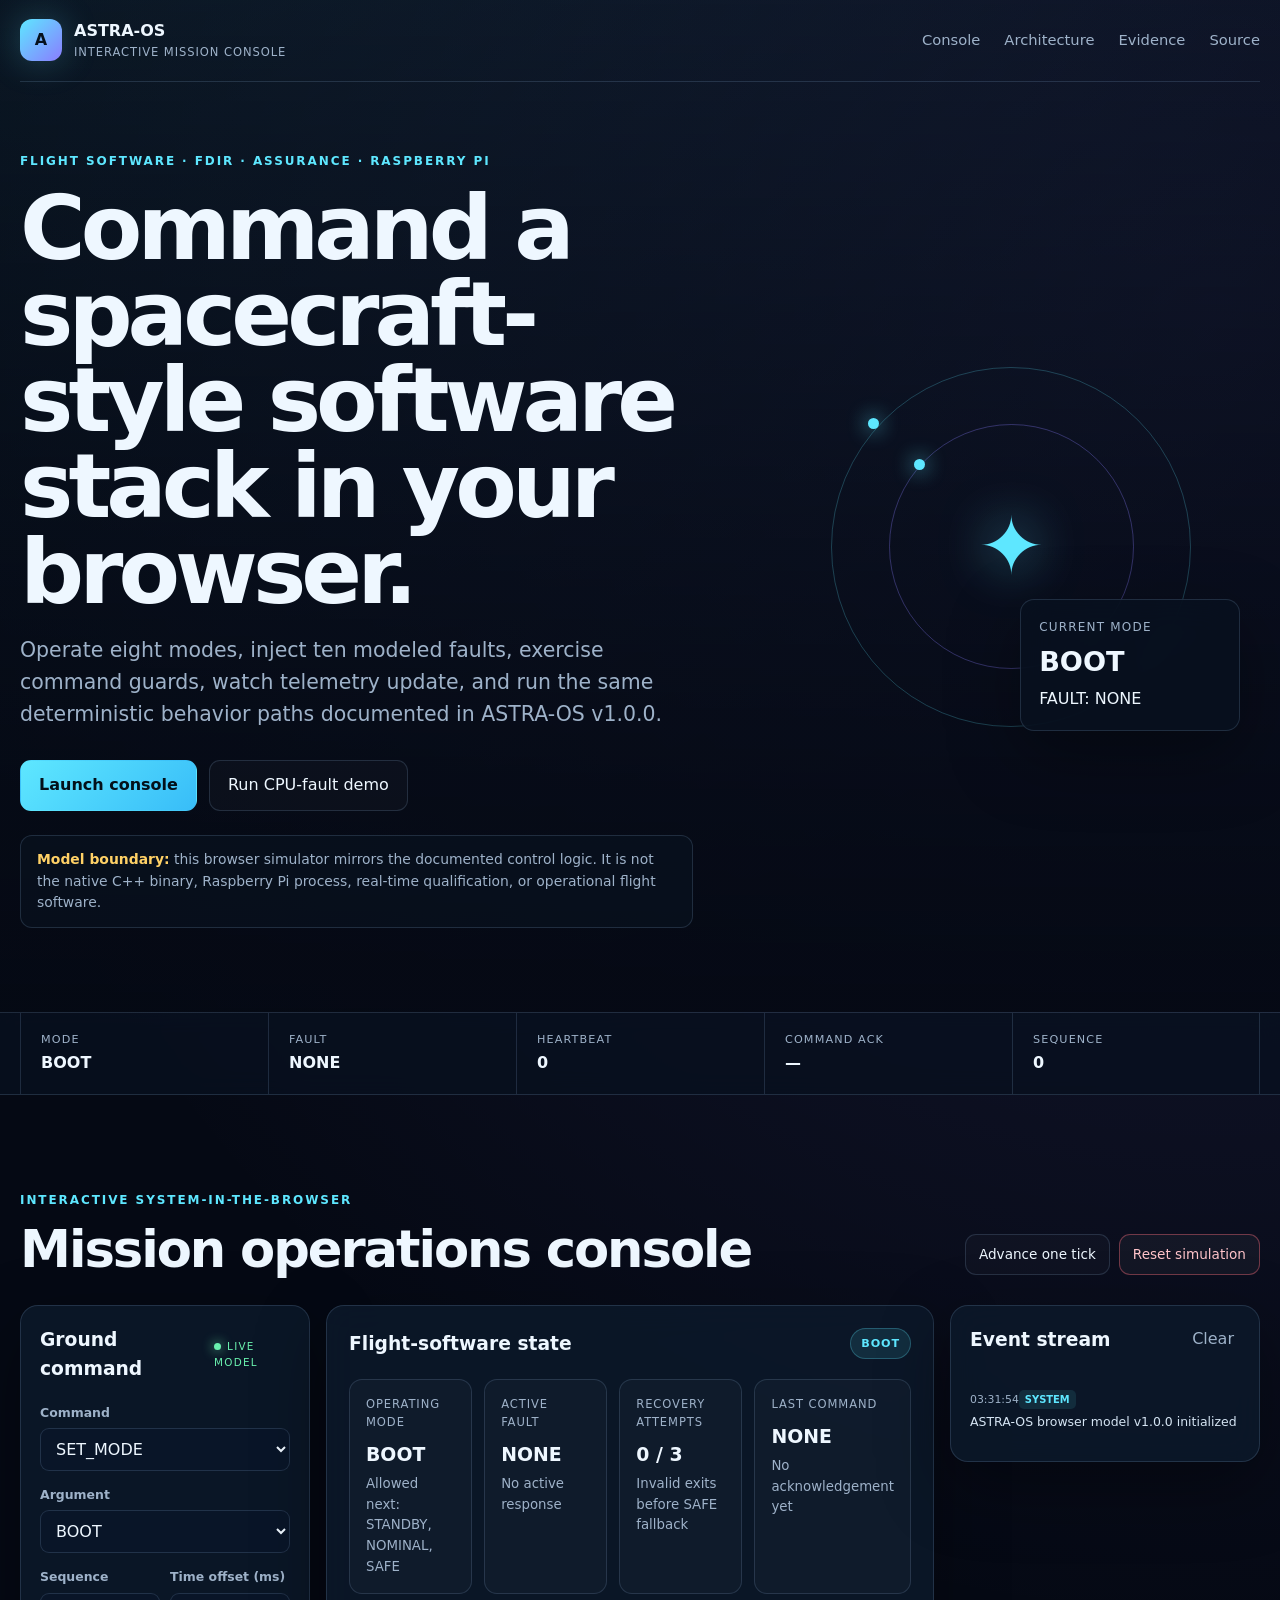
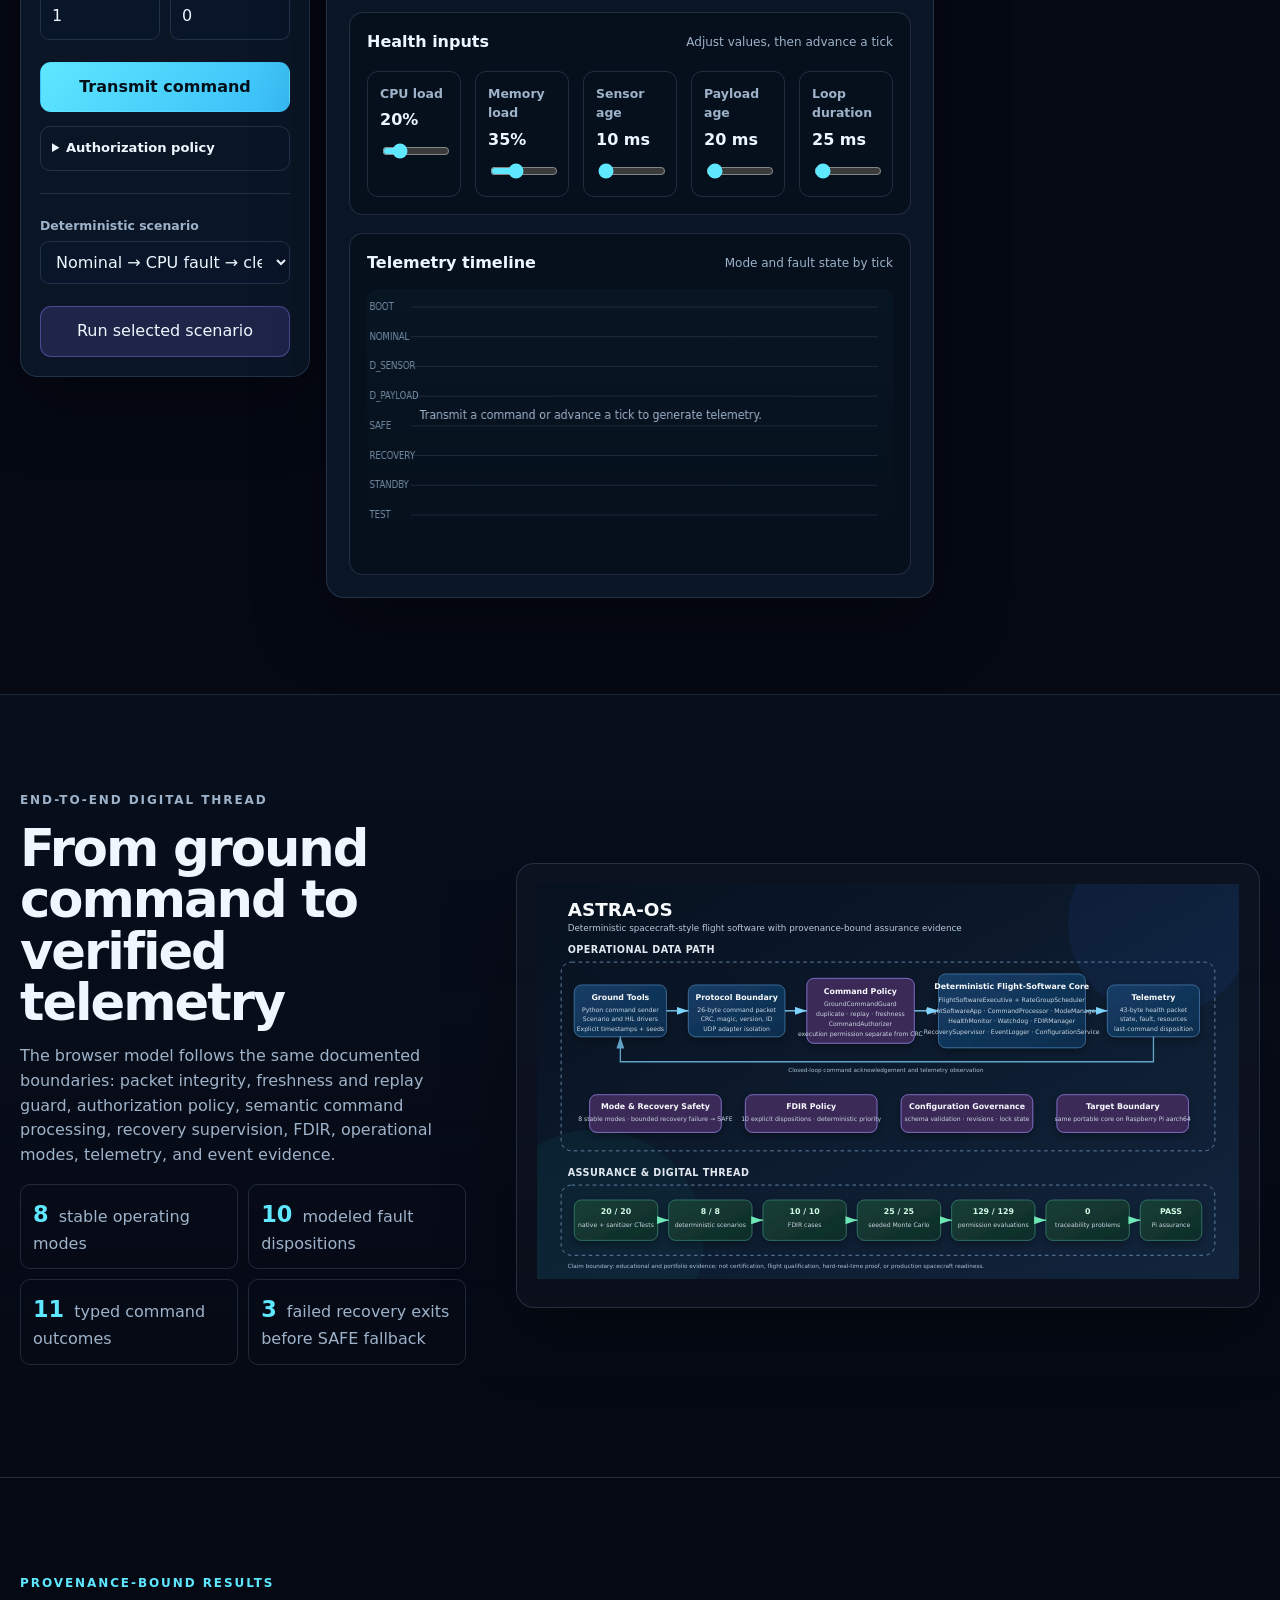
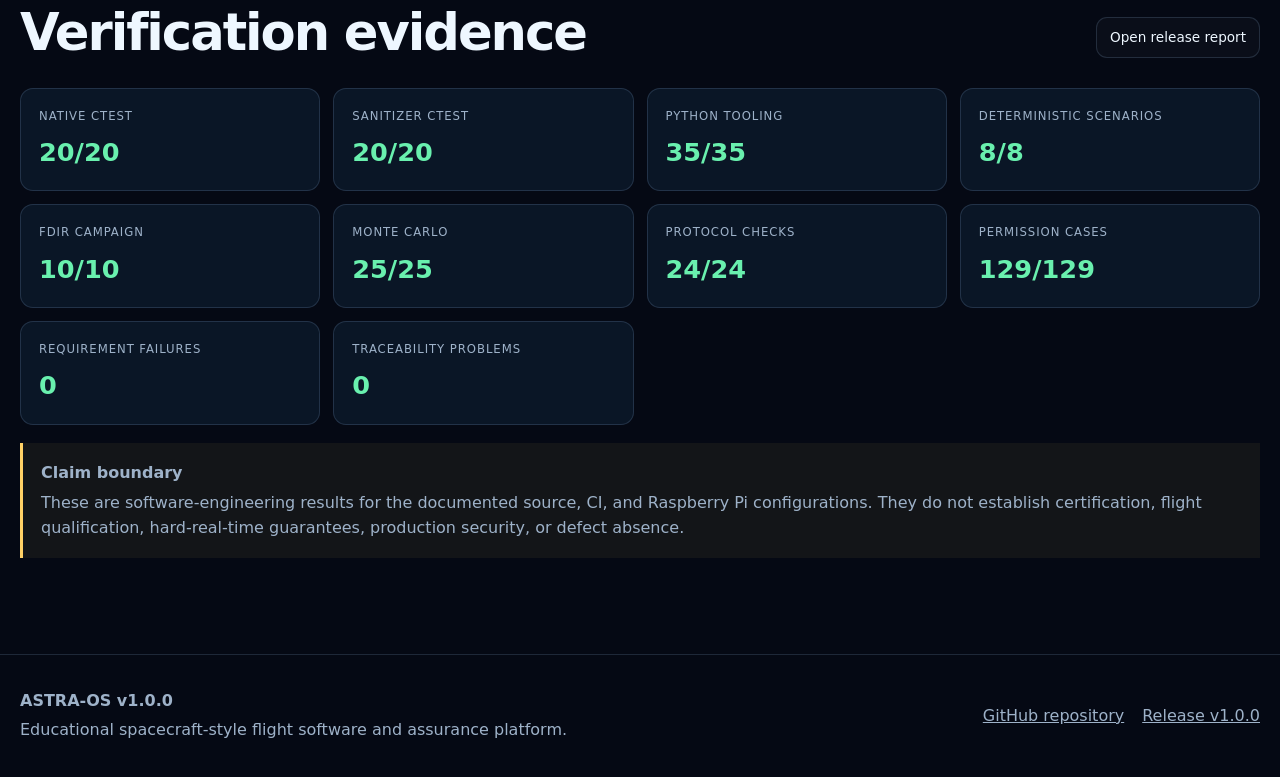
==== site/index.html @ 48548764 "Add interactive ASTRA-OS GitHub Pages model" ====
<!doctype html>
<html lang="en">
<head>
  <meta charset="utf-8">
  <meta name="viewport" content="width=device-width,initial-scale=1">
  <meta name="description" content="Interactive ASTRA-OS flight-software command, telemetry, FDIR, and recovery model.">
  <meta name="theme-color" content="#07111f">
  <title>ASTRA-OS Interactive Mission Console</title>
  <link rel="canonical" href="https://xpiredruby.github.io/AstraSim-FSW/">
  <link rel="icon" href="favicon.svg" type="image/svg+xml">
  <meta property="og:title" content="ASTRA-OS Interactive Mission Console">
  <meta property="og:description" content="Operate modes, inject faults, inspect telemetry, and run deterministic ASTRA-OS scenarios in your browser.">
  <meta property="og:type" content="website">
  <meta property="og:url" content="https://xpiredruby.github.io/AstraSim-FSW/">
  <meta property="og:image" content="https://xpiredruby.github.io/AstraSim-FSW/assets/astra_os_architecture.svg">
  <link rel="stylesheet" href="styles.css">
</head>
<body>
  <a class="skip-link" href="#console">Skip to simulator</a>
  <header class="hero">
    <nav class="nav shell" aria-label="Primary">
      <a class="brand" href="#top" aria-label="ASTRA-OS home">
        <span class="brand-mark" aria-hidden="true">A</span>
        <span><strong>ASTRA-OS</strong><small>Interactive Mission Console</small></span>
      </a>
      <div class="nav-links">
        <a href="#console">Console</a>
        <a href="#architecture">Architecture</a>
        <a href="#evidence">Evidence</a>
        <a href="https://github.com/XpiredRuby/AstraSim-FSW">Source</a>
      </div>
    </nav>

    <div id="top" class="hero-grid shell">
      <section class="hero-copy">
        <p class="eyebrow">Flight software · FDIR · Assurance · Raspberry Pi</p>
        <h1>Command a spacecraft-style software stack in your browser.</h1>
        <p class="lede">Operate eight modes, inject ten modeled faults, exercise command guards, watch telemetry update, and run the same deterministic behavior paths documented in ASTRA-OS v1.0.0.</p>
        <div class="hero-actions">
          <a class="button primary" href="#console">Launch console</a>
          <button class="button ghost" id="heroScenario" type="button">Run CPU-fault demo</button>
        </div>
        <p class="claim"><strong>Model boundary:</strong> this browser simulator mirrors the documented control logic. It is not the native C++ binary, Raspberry Pi process, real-time qualification, or operational flight software.</p>
      </section>

      <section class="status-orbit" aria-label="Current spacecraft status">
        <div class="orbit-ring ring-one"></div>
        <div class="orbit-ring ring-two"></div>
        <div class="craft" aria-hidden="true">✦</div>
        <div class="hero-status-card">
          <span class="status-label">Current mode</span>
          <strong id="heroMode">BOOT</strong>
          <span id="heroFault">FAULT: NONE</span>
        </div>
      </section>
    </div>
  </header>

  <main>
    <section class="telemetry-strip" aria-label="Live telemetry summary">
      <div class="shell telemetry-grid">
        <div><span>Mode</span><strong id="stripMode">BOOT</strong></div>
        <div><span>Fault</span><strong id="stripFault">NONE</strong></div>
        <div><span>Heartbeat</span><strong id="stripHeartbeat">0</strong></div>
        <div><span>Command ACK</span><strong id="stripAck">—</strong></div>
        <div><span>Sequence</span><strong id="stripSequence">0</strong></div>
      </div>
    </section>

    <section id="console" class="section shell">
      <div class="section-heading">
        <div>
          <p class="eyebrow">Interactive system-in-the-browser</p>
          <h2>Mission operations console</h2>
        </div>
        <div class="console-actions">
          <button class="button ghost small" id="tickButton" type="button">Advance one tick</button>
          <button class="button danger small" id="resetButton" type="button">Reset simulation</button>
        </div>
      </div>

      <div class="console-layout">
        <aside class="panel controls-panel" aria-label="Command controls">
          <div class="panel-heading">
            <h3>Ground command</h3>
            <span class="live-dot">LIVE MODEL</span>
          </div>

          <label for="commandSelect">Command</label>
          <select id="commandSelect">
            <option value="SET_MODE">SET_MODE</option>
            <option value="INJECT_FAULT">INJECT_FAULT</option>
            <option value="CLEAR_FAULT">CLEAR_FAULT</option>
            <option value="REQUEST_TELEMETRY">REQUEST_TELEMETRY</option>
            <option value="NOOP">NOOP</option>
          </select>

          <label for="argumentSelect">Argument</label>
          <select id="argumentSelect"></select>

          <div class="field-row">
            <div>
              <label for="sequenceInput">Sequence</label>
              <input id="sequenceInput" type="number" min="0" max="4294967295" value="1">
            </div>
            <div>
              <label for="timestampOffset">Time offset (ms)</label>
              <input id="timestampOffset" type="number" value="0" step="100">
            </div>
          </div>

          <button class="button primary full" id="sendButton" type="button">Transmit command</button>

          <details class="policy-box">
            <summary>Authorization policy</summary>
            <label class="toggle"><input id="allowSetMode" type="checkbox" checked> Allow SET_MODE</label>
            <label class="toggle"><input id="allowFaultInjection" type="checkbox" checked> Allow fault injection</label>
            <label class="toggle"><input id="allowFaultClear" type="checkbox" checked> Allow fault clear</label>
            <label class="toggle"><input id="allowTestMode" type="checkbox" checked> Allow TEST mode</label>
          </details>

          <hr>

          <label for="scenarioSelect">Deterministic scenario</label>
          <select id="scenarioSelect"></select>
          <button class="button secondary full" id="runScenarioButton" type="button">Run selected scenario</button>
        </aside>

        <section class="panel spacecraft-panel" aria-label="Spacecraft state">
          <div class="panel-heading">
            <h3>Flight-software state</h3>
            <span id="modePill" class="mode-pill mode-boot">BOOT</span>
          </div>

          <div class="state-grid">
            <article class="state-card mode-card">
              <span>Operating mode</span>
              <strong id="modeValue">BOOT</strong>
              <small id="modeTransitionHint">Allowed next: STANDBY, NOMINAL, SAFE</small>
            </article>
            <article class="state-card fault-card">
              <span>Active fault</span>
              <strong id="faultValue">NONE</strong>
              <small id="faultDisposition">No active response</small>
            </article>
            <article class="state-card">
              <span>Recovery attempts</span>
              <strong id="recoveryAttempts">0 / 3</strong>
              <small>Invalid exits before SAFE fallback</small>
            </article>
            <article class="state-card">
              <span>Last command</span>
              <strong id="lastCommand">NONE</strong>
              <small id="lastStatus">No acknowledgement yet</small>
            </article>
          </div>

          <div class="health-section">
            <div class="subheading"><h4>Health inputs</h4><span>Adjust values, then advance a tick</span></div>
            <div class="slider-grid">
              <label>CPU load <output id="cpuOutput">20%</output><input id="cpuLoad" type="range" min="0" max="100" value="20"></label>
              <label>Memory load <output id="memoryOutput">35%</output><input id="memoryLoad" type="range" min="0" max="100" value="35"></label>
              <label>Sensor age <output id="sensorOutput">10 ms</output><input id="sensorAge" type="range" min="0" max="2000" value="10" step="10"></label>
              <label>Payload age <output id="payloadOutput">20 ms</output><input id="payloadAge" type="range" min="0" max="2000" value="20" step="10"></label>
              <label>Loop duration <output id="loopOutput">25 ms</output><input id="loopDuration" type="range" min="0" max="1000" value="25" step="5"></label>
            </div>
          </div>

          <div class="chart-card">
            <div class="subheading"><h4>Telemetry timeline</h4><span id="chartLegend">Mode and fault state by tick</span></div>
            <canvas id="telemetryChart" width="900" height="260" aria-label="Telemetry timeline chart"></canvas>
          </div>
        </section>

        <aside class="panel log-panel" aria-label="Event log">
          <div class="panel-heading">
            <h3>Event stream</h3>
            <button class="text-button" id="clearLogButton" type="button">Clear</button>
          </div>
          <ol id="eventLog" class="event-log" aria-live="polite"></ol>
        </aside>
      </div>
    </section>

    <section id="architecture" class="section architecture-section">
      <div class="shell architecture-grid">
        <div>
          <p class="eyebrow">End-to-end digital thread</p>
          <h2>From ground command to verified telemetry</h2>
          <p>The browser model follows the same documented boundaries: packet integrity, freshness and replay guard, authorization policy, semantic command processing, recovery supervision, FDIR, operational modes, telemetry, and event evidence.</p>
          <ul class="feature-list">
            <li><strong>8</strong> stable operating modes</li>
            <li><strong>10</strong> modeled fault dispositions</li>
            <li><strong>11</strong> typed command outcomes</li>
            <li><strong>3</strong> failed recovery exits before SAFE fallback</li>
          </ul>
        </div>
        <div class="architecture-card">
          <img src="assets/astra_os_architecture.svg" alt="ASTRA-OS command, flight-software, telemetry, and assurance architecture">
        </div>
      </div>
    </section>

    <section id="evidence" class="section shell">
      <div class="section-heading">
        <div>
          <p class="eyebrow">Provenance-bound results</p>
          <h2>Verification evidence</h2>
        </div>
        <a class="button ghost small" href="https://github.com/XpiredRuby/AstraSim-FSW/blob/main/reports/ASTRA_OS_V1_RELEASE_REPORT.md">Open release report</a>
      </div>
      <div id="evidenceGrid" class="evidence-grid"></div>
      <div class="evidence-note">
        <strong>Claim boundary</strong>
        <p>These are software-engineering results for the documented source, CI, and Raspberry Pi configurations. They do not establish certification, flight qualification, hard-real-time guarantees, production security, or defect absence.</p>
      </div>
    </section>
  </main>

  <footer>
    <div class="shell footer-grid">
      <div><strong>ASTRA-OS v1.0.0</strong><p>Educational spacecraft-style flight software and assurance platform.</p></div>
      <div><a href="https://github.com/XpiredRuby/AstraSim-FSW">GitHub repository</a><a href="https://github.com/XpiredRuby/AstraSim-FSW/releases/tag/v1.0.0">Release v1.0.0</a></div>
    </div>
  </footer>

  <noscript><div class="noscript">JavaScript is required to operate the interactive mission console.</div></noscript>
  <script type="module" src="app.js"></script>
</body>
</html>
---- site/styles.css ----
:root {
  color-scheme: dark;
  --bg: #050914;
  --bg-soft: #07111f;
  --panel: rgba(12, 24, 42, 0.88);
  --panel-strong: #0d1c31;
  --line: rgba(145, 180, 220, 0.18);
  --text: #eef7ff;
  --muted: #9eb2c9;
  --accent: #5ee7ff;
  --accent-2: #8a7dff;
  --success: #69f0ae;
  --warning: #ffd166;
  --danger: #ff6b7a;
  --shadow: 0 24px 70px rgba(0, 0, 0, 0.34);
  --radius: 18px;
  --shell: min(1480px, calc(100% - 40px));
  font-family: Inter, ui-sans-serif, system-ui, -apple-system, BlinkMacSystemFont, "Segoe UI", sans-serif;
}

* { box-sizing: border-box; }
html { scroll-behavior: smooth; }
body {
  margin: 0;
  min-width: 320px;
  background:
    radial-gradient(circle at 10% -10%, rgba(94, 231, 255, 0.13), transparent 32%),
    radial-gradient(circle at 95% 8%, rgba(138, 125, 255, 0.14), transparent 34%),
    var(--bg);
  color: var(--text);
  line-height: 1.55;
}
button, input, select { font: inherit; }
a { color: inherit; }
img { max-width: 100%; }
.shell { width: var(--shell); margin-inline: auto; }
.skip-link { position: fixed; left: 12px; top: -100px; z-index: 100; background: white; color: #000; padding: 10px 14px; border-radius: 8px; }
.skip-link:focus { top: 12px; }

.hero { min-height: 670px; overflow: hidden; border-bottom: 1px solid var(--line); background: linear-gradient(180deg, rgba(6, 14, 27, 0.45), rgba(5, 9, 20, 0.94)); }
.nav { height: 82px; display: flex; align-items: center; justify-content: space-between; border-bottom: 1px solid var(--line); }
.brand { display: flex; gap: 12px; align-items: center; text-decoration: none; }
.brand-mark { width: 42px; height: 42px; border-radius: 12px; display: grid; place-items: center; font-weight: 900; background: linear-gradient(135deg, var(--accent), var(--accent-2)); color: #06111d; box-shadow: 0 0 35px rgba(94, 231, 255, 0.25); }
.brand strong, .brand small { display: block; }
.brand small { color: var(--muted); font-size: 0.72rem; letter-spacing: .08em; text-transform: uppercase; }
.nav-links { display: flex; align-items: center; gap: 24px; }
.nav-links a { color: var(--muted); text-decoration: none; font-size: .92rem; }
.nav-links a:hover { color: var(--text); }

.hero-grid { min-height: 588px; display: grid; grid-template-columns: minmax(0, 1.15fr) minmax(360px, .85fr); align-items: center; gap: 70px; padding-block: 70px; }
.eyebrow { margin: 0 0 14px; color: var(--accent); font-size: .75rem; font-weight: 800; letter-spacing: .16em; text-transform: uppercase; }
h1 { margin: 0; max-width: 850px; font-size: clamp(3rem, 7vw, 6.8rem); line-height: .96; letter-spacing: -.055em; }
.lede { max-width: 720px; color: var(--muted); font-size: clamp(1.05rem, 1.6vw, 1.32rem); }
.hero-actions { display: flex; flex-wrap: wrap; gap: 12px; margin: 30px 0 24px; }
.claim { max-width: 760px; padding: 13px 16px; border: 1px solid var(--line); border-radius: 12px; color: var(--muted); background: rgba(9, 19, 33, .58); font-size: .87rem; }
.claim strong { color: var(--warning); }

.button { border: 1px solid var(--line); border-radius: 11px; padding: 12px 18px; color: var(--text); background: rgba(255,255,255,.04); text-decoration: none; cursor: pointer; transition: transform .18s ease, border-color .18s ease, background .18s ease; }
.button:hover { transform: translateY(-2px); border-color: rgba(94,231,255,.55); }
.button.primary { background: linear-gradient(135deg, var(--accent), #38bdf8); color: #03101a; border-color: transparent; font-weight: 800; }
.button.secondary { background: rgba(138,125,255,.16); border-color: rgba(138,125,255,.4); }
.button.ghost { background: rgba(255,255,255,.025); }
.button.danger { border-color: rgba(255,107,122,.4); color: #ffc4ca; }
.button.small { padding: 9px 13px; font-size: .85rem; }
.button.full { width: 100%; margin-top: 8px; }
.text-button { border: 0; background: transparent; color: var(--muted); cursor: pointer; }

.status-orbit { position: relative; height: 460px; display: grid; place-items: center; }
.orbit-ring { position: absolute; border: 1px solid rgba(94,231,255,.23); border-radius: 50%; animation: spin 28s linear infinite; }
.ring-one { width: 360px; height: 360px; }
.ring-two { width: 245px; height: 245px; animation-direction: reverse; animation-duration: 20s; border-color: rgba(138,125,255,.32); }
.orbit-ring::after { content: ""; position: absolute; width: 11px; height: 11px; border-radius: 50%; top: 14%; left: 10%; background: var(--accent); box-shadow: 0 0 20px var(--accent); }
.craft { font-size: 5rem; color: var(--accent); filter: drop-shadow(0 0 26px rgba(94,231,255,.65)); }
.hero-status-card { position: absolute; right: 4%; bottom: 10%; min-width: 220px; padding: 18px; border: 1px solid var(--line); border-radius: 14px; background: rgba(8,17,31,.86); box-shadow: var(--shadow); backdrop-filter: blur(16px); }
.hero-status-card span, .hero-status-card strong { display: block; }
.hero-status-card strong { margin: 4px 0; font-size: 1.7rem; }
.status-label { color: var(--muted); font-size: .75rem; letter-spacing: .1em; text-transform: uppercase; }
@keyframes spin { to { transform: rotate(360deg); } }

.telemetry-strip { border-bottom: 1px solid var(--line); background: rgba(8,17,31,.82); backdrop-filter: blur(12px); }
.telemetry-grid { display: grid; grid-template-columns: repeat(5, 1fr); }
.telemetry-grid > div { padding: 18px 20px; border-left: 1px solid var(--line); }
.telemetry-grid > div:last-child { border-right: 1px solid var(--line); }
.telemetry-grid span, .telemetry-grid strong { display: block; }
.telemetry-grid span { color: var(--muted); font-size: .7rem; letter-spacing: .1em; text-transform: uppercase; }
.telemetry-grid strong { margin-top: 3px; overflow: hidden; text-overflow: ellipsis; white-space: nowrap; }

.section { padding-block: 96px; }
.section-heading { display: flex; align-items: end; justify-content: space-between; gap: 30px; margin-bottom: 30px; }
h2 { margin: 0; font-size: clamp(2rem, 4vw, 4rem); line-height: 1; letter-spacing: -.04em; }
h3, h4 { margin: 0; }
.console-actions { display: flex; gap: 9px; }
.console-layout { display: grid; grid-template-columns: 290px minmax(0, 1fr) 310px; gap: 16px; align-items: start; }
.panel { min-width: 0; border: 1px solid var(--line); border-radius: var(--radius); background: var(--panel); box-shadow: var(--shadow); backdrop-filter: blur(16px); }
.controls-panel, .log-panel { padding: 19px; position: sticky; top: 15px; }
.spacecraft-panel { padding: 22px; }
.panel-heading, .subheading { display: flex; align-items: center; justify-content: space-between; gap: 15px; }
.panel-heading { margin-bottom: 20px; }
.live-dot { color: var(--success); font-size: .65rem; letter-spacing: .12em; }
.live-dot::before { content: ""; display: inline-block; width: 7px; height: 7px; margin-right: 6px; border-radius: 50%; background: currentColor; box-shadow: 0 0 12px currentColor; }
label { display: block; color: var(--muted); font-size: .78rem; font-weight: 700; }
select, input[type="number"] { width: 100%; margin: 6px 0 14px; padding: 10px 11px; border: 1px solid var(--line); border-radius: 9px; color: var(--text); background: #091528; outline: none; }
select:focus, input:focus { border-color: var(--accent); }
.field-row { display: grid; grid-template-columns: 1fr 1fr; gap: 10px; }
.policy-box { margin-top: 14px; padding: 11px; border: 1px solid var(--line); border-radius: 10px; }
.policy-box summary { cursor: pointer; color: var(--text); font-size: .82rem; font-weight: 700; }
.toggle { margin-top: 9px; font-weight: 500; }
.toggle input { accent-color: var(--accent); }
hr { border: 0; border-top: 1px solid var(--line); margin: 22px 0; }

.mode-pill { padding: 6px 10px; border-radius: 999px; font-size: .7rem; font-weight: 900; letter-spacing: .08em; background: rgba(94,231,255,.11); color: var(--accent); border: 1px solid rgba(94,231,255,.26); }
.mode-safe { color: #ff9aa5; background: rgba(255,107,122,.11); border-color: rgba(255,107,122,.3); }
.mode-degraded_sensor, .mode-degraded_payload { color: var(--warning); background: rgba(255,209,102,.1); border-color: rgba(255,209,102,.28); }
.mode-nominal { color: var(--success); background: rgba(105,240,174,.1); border-color: rgba(105,240,174,.25); }
.mode-test, .mode-recovery { color: #c7c0ff; background: rgba(138,125,255,.13); border-color: rgba(138,125,255,.3); }

.state-grid { display: grid; grid-template-columns: repeat(4, 1fr); gap: 12px; }
.state-card { padding: 16px; border: 1px solid var(--line); border-radius: 13px; background: rgba(255,255,255,.025); min-height: 115px; }
.state-card span, .state-card strong, .state-card small { display: block; }
.state-card span { color: var(--muted); font-size: .72rem; text-transform: uppercase; letter-spacing: .08em; }
.state-card strong { margin: 8px 0 5px; font-size: 1.18rem; word-break: break-word; }
.state-card small { color: var(--muted); }
.health-section, .chart-card { margin-top: 18px; padding: 17px; border: 1px solid var(--line); border-radius: 14px; background: rgba(5,13,24,.56); }
.subheading span { color: var(--muted); font-size: .75rem; }
.slider-grid { display: grid; grid-template-columns: repeat(5, 1fr); gap: 14px; margin-top: 16px; }
.slider-grid label { padding: 12px; border: 1px solid var(--line); border-radius: 11px; }
.slider-grid output { display: block; margin: 5px 0 8px; color: var(--text); font-size: 1rem; }
input[type="range"] { width: 100%; accent-color: var(--accent); }
#telemetryChart { width: 100%; height: 260px; margin-top: 13px; border-radius: 10px; background: linear-gradient(180deg, rgba(94,231,255,.025), transparent); }

.event-log { list-style: none; padding: 0; margin: 0; max-height: 690px; overflow: auto; }
.event-log li { padding: 11px 0; border-top: 1px solid var(--line); font-size: .78rem; }
.event-log li:first-child { border-top: 0; }
.event-time { color: var(--muted); font-size: .68rem; }
.event-kind { display: inline-block; margin: 5px 5px 3px 0; padding: 2px 6px; border-radius: 5px; background: rgba(94,231,255,.1); color: var(--accent); font-size: .62rem; font-weight: 800; }
.event-message { display: block; color: #d5e4f3; }
.event-error .event-kind { color: #ff9aa5; background: rgba(255,107,122,.11); }
.event-warning .event-kind { color: var(--warning); background: rgba(255,209,102,.11); }

.architecture-section { background: linear-gradient(180deg, rgba(12,24,42,.38), rgba(5,9,20,.1)); border-block: 1px solid var(--line); }
.architecture-grid { display: grid; grid-template-columns: .75fr 1.25fr; gap: 50px; align-items: center; }
.architecture-grid p { color: var(--muted); }
.architecture-card { padding: 20px; border: 1px solid var(--line); border-radius: var(--radius); background: rgba(255,255,255,.025); box-shadow: var(--shadow); }
.feature-list { padding: 0; list-style: none; display: grid; grid-template-columns: 1fr 1fr; gap: 10px; }
.feature-list li { padding: 12px; border: 1px solid var(--line); border-radius: 10px; color: var(--muted); }
.feature-list strong { color: var(--accent); font-size: 1.4rem; margin-right: 5px; }
.evidence-grid { display: grid; grid-template-columns: repeat(4, 1fr); gap: 13px; }
.evidence-card { padding: 18px; border: 1px solid var(--line); border-radius: 13px; background: var(--panel); }
.evidence-card span, .evidence-card strong { display: block; }
.evidence-card span { color: var(--muted); font-size: .73rem; text-transform: uppercase; letter-spacing: .08em; }
.evidence-card strong { margin-top: 8px; font-size: 1.6rem; color: var(--success); }
.evidence-note { margin-top: 18px; padding: 18px; border-left: 3px solid var(--warning); background: rgba(255,209,102,.055); color: var(--muted); }
.evidence-note p { margin: 5px 0 0; }
footer { border-top: 1px solid var(--line); padding: 34px 0; color: var(--muted); }
.footer-grid { display: flex; justify-content: space-between; gap: 30px; }
.footer-grid p { margin: 4px 0 0; }
.footer-grid > div:last-child { display: flex; gap: 18px; align-items: center; }
.noscript { position: fixed; inset: auto 20px 20px; z-index: 90; padding: 14px; border-radius: 10px; background: var(--danger); color: #20050a; font-weight: 800; }

@media (max-width: 1180px) {
  .console-layout { grid-template-columns: 260px minmax(0, 1fr); }
  .log-panel { grid-column: 1 / -1; position: static; }
  .event-log { max-height: 360px; display: grid; grid-template-columns: 1fr 1fr; gap: 0 18px; }
  .state-grid { grid-template-columns: 1fr 1fr; }
  .slider-grid { grid-template-columns: repeat(3, 1fr); }
}
@media (max-width: 820px) {
  :root { --shell: min(100% - 24px, 1480px); }
  .nav-links { display: none; }
  .hero-grid { grid-template-columns: 1fr; padding-block: 48px; }
  .status-orbit { height: 330px; }
  .ring-one { width: 280px; height: 280px; }
  .ring-two { width: 190px; height: 190px; }
  .telemetry-grid { grid-template-columns: repeat(2, 1fr); }
  .telemetry-grid > div:last-child { grid-column: 1 / -1; }
  .section { padding-block: 68px; }
  .section-heading { align-items: start; flex-direction: column; }
  .console-layout { grid-template-columns: 1fr; }
  .controls-panel, .log-panel { position: static; }
  .architecture-grid { grid-template-columns: 1fr; }
  .evidence-grid { grid-template-columns: 1fr 1fr; }
}
@media (max-width: 540px) {
  h1 { font-size: 3rem; }
  .hero-actions, .console-actions, .footer-grid, .footer-grid > div:last-child { flex-direction: column; align-items: stretch; }
  .state-grid, .slider-grid, .evidence-grid, .feature-list, .event-log { grid-template-columns: 1fr; }
  .field-row { grid-template-columns: 1fr; }
  .telemetry-grid { grid-template-columns: 1fr; }
  .telemetry-grid > div:last-child { grid-column: auto; }
}

@media (prefers-reduced-motion: reduce) {
  *, *::before, *::after { scroll-behavior: auto !important; animation-duration: .01ms !important; animation-iteration-count: 1 !important; transition-duration: .01ms !important; }
}
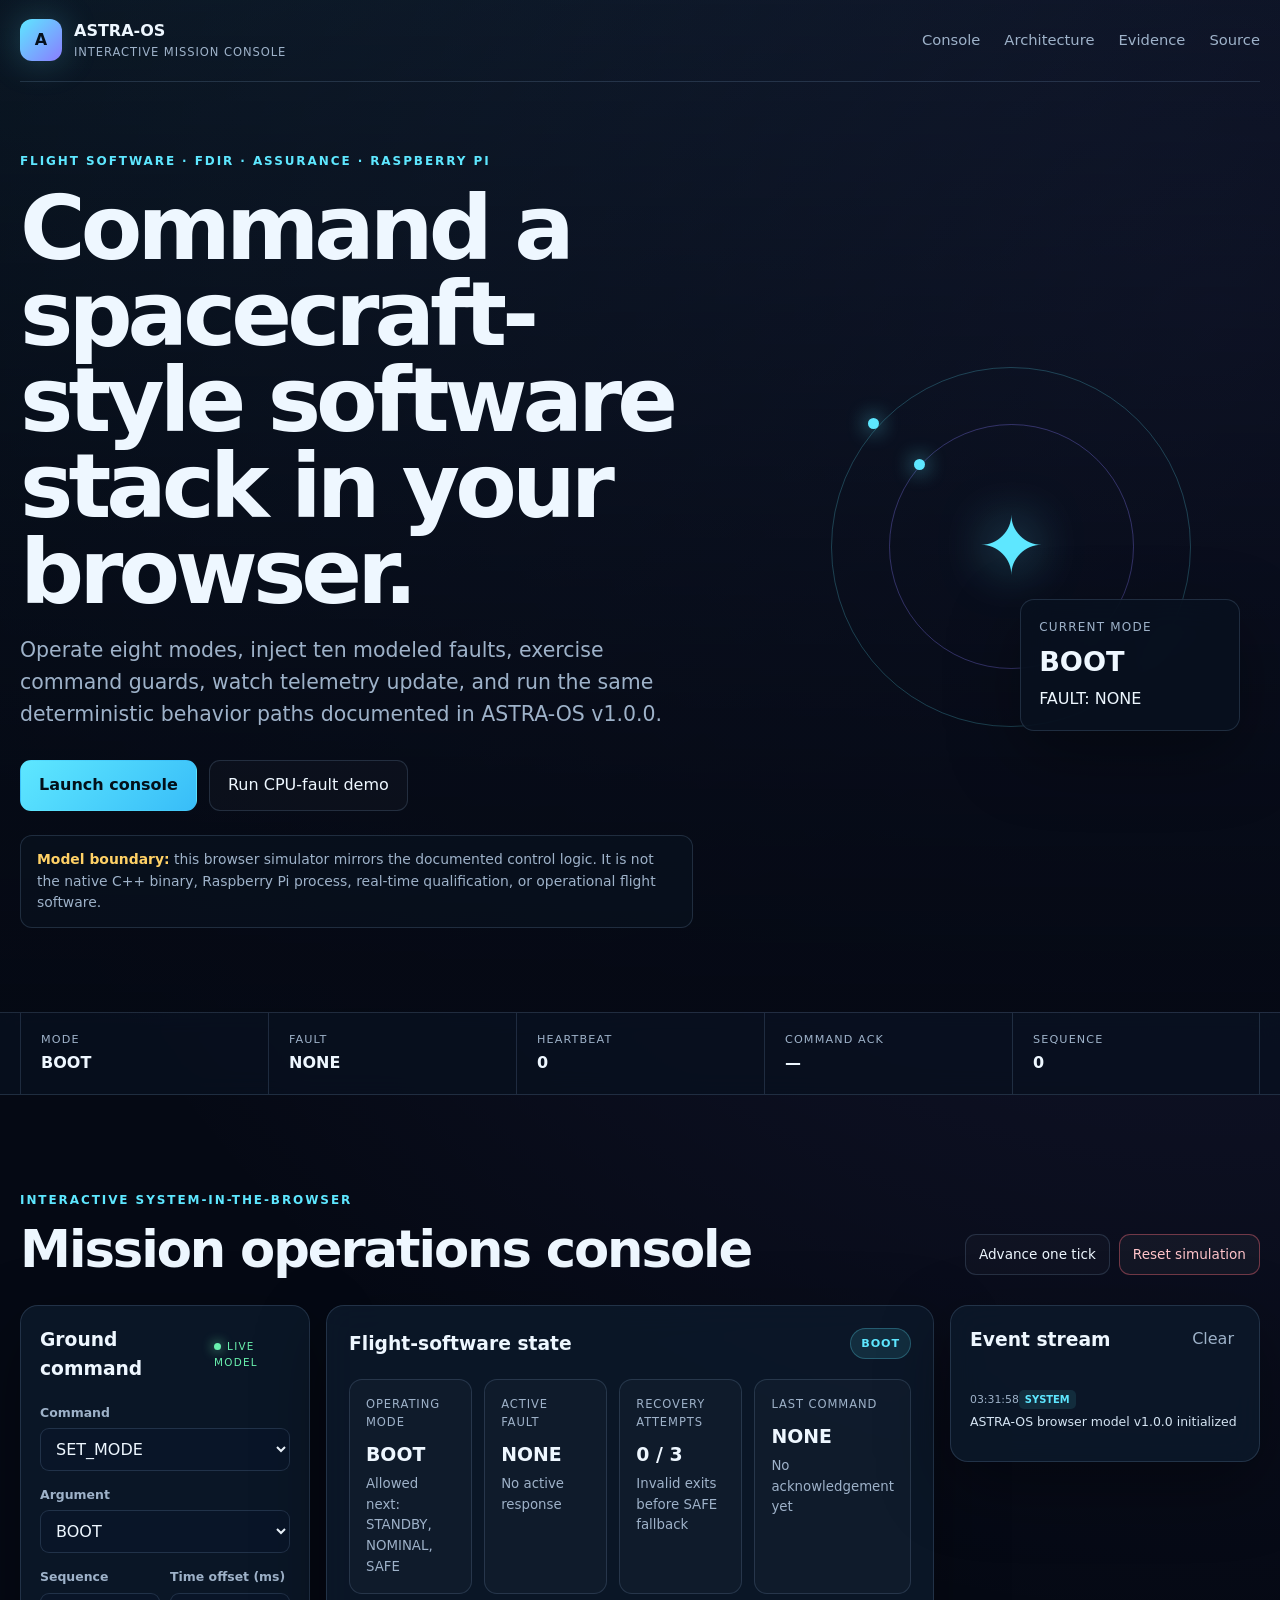
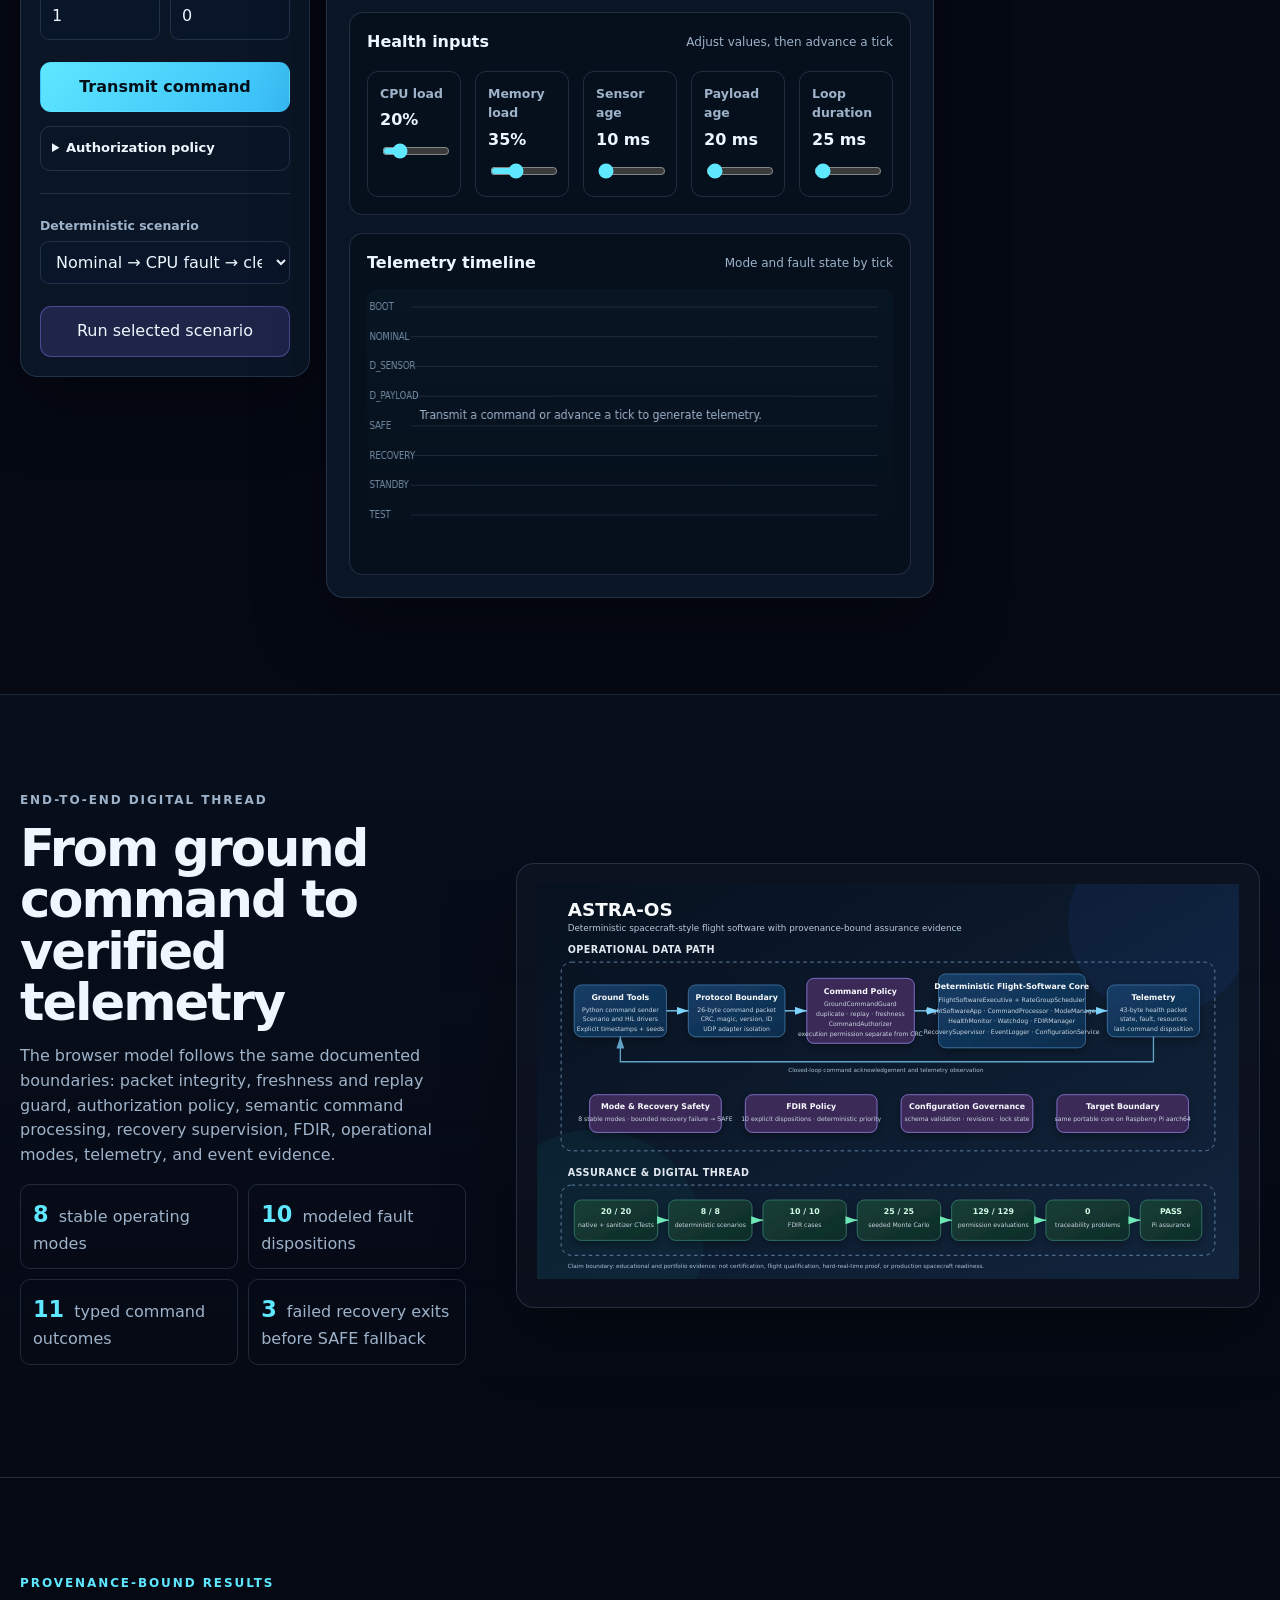
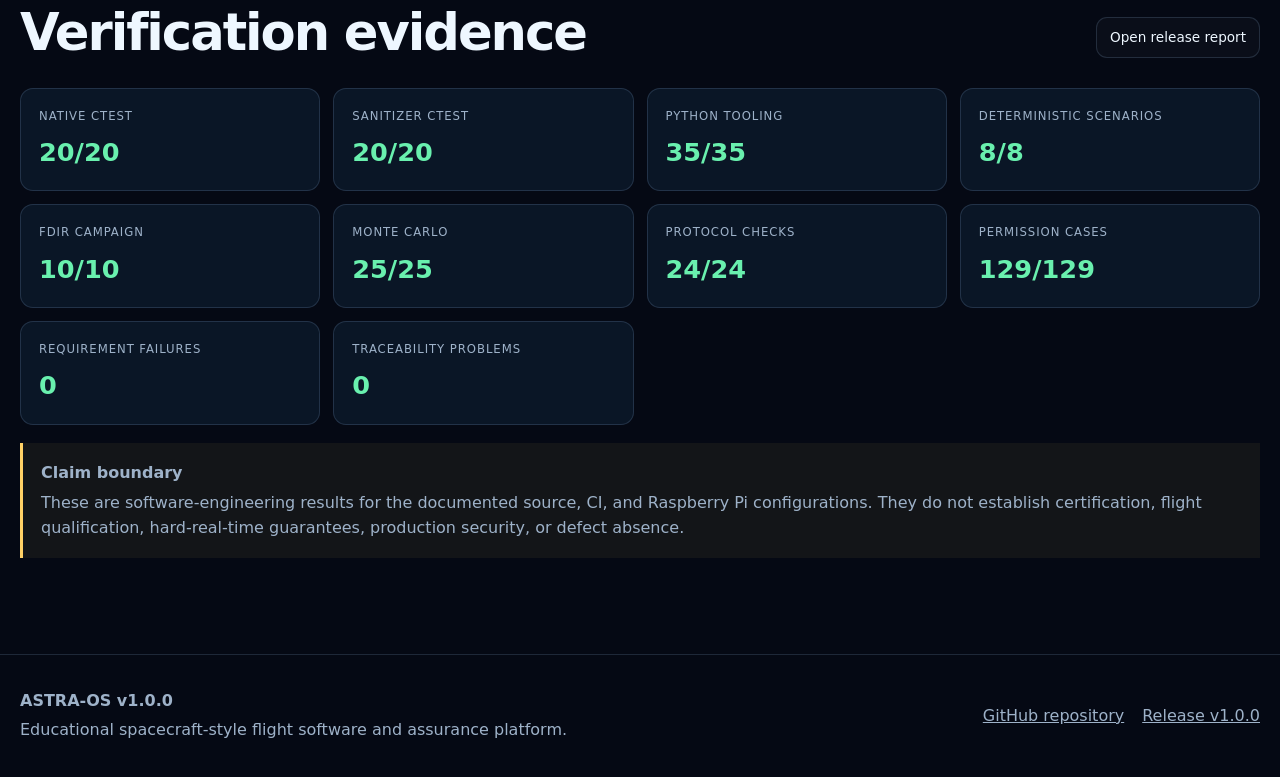
==== commit 6bbe385d: "Trigger ASTRA-OS Pages deployment" ====
--- a/site/index.html
+++ b/site/index.html
@@ -1,3 +1,4 @@
+<!-- GitHub Pages deployment trigger -->
 <!doctype html>
 <html lang="en">
 <head>
